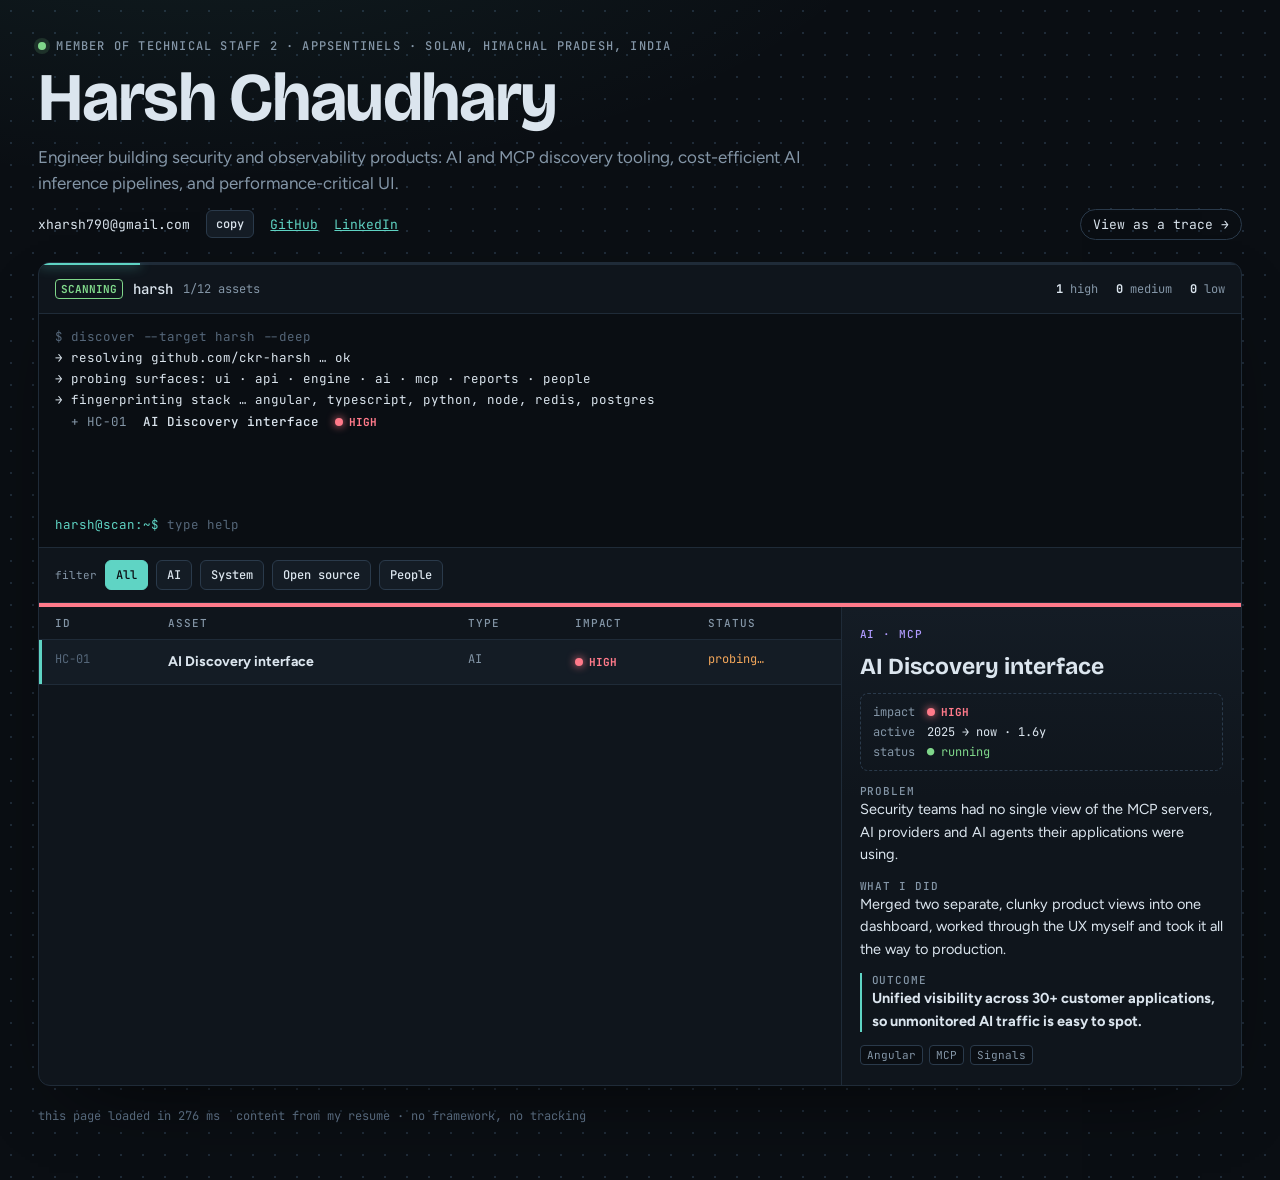
==== scan/index.html @ 7d7a5640 "Add portfolio site with discovery-scan and trace views" ====
<!doctype html>
<html lang="en">
<head>
  <meta charset="utf-8">
  <meta name="viewport" content="width=device-width, initial-scale=1, viewport-fit=cover">
  <title>Harsh Chaudhary · Discovery Scan</title>
  <meta name="description" content="Harsh Chaudhary — engineer building security, observability and AI products. Portfolio as a discovery scan.">
  <meta name="theme-color" content="#0a0e13">
  <link rel="preconnect" href="https://fonts.googleapis.com">
  <link rel="preconnect" href="https://fonts.gstatic.com" crossorigin>
  <link rel="stylesheet" href="https://fonts.googleapis.com/css2?family=JetBrains+Mono:wght@400;500;700&family=Bricolage+Grotesque:opsz,wght@12..96,700&family=Figtree:wght@400;500;600&display=swap">
  <link rel="stylesheet" href="../shared/base.css">
  <link rel="stylesheet" href="scan.css">
</head>
<body>
  <div class="wrap">
    <header class="intro" id="intro"></header>

    <section class="stage" aria-label="Discovered work">
      <div class="progress"><span id="progress"></span></div>
      <div class="bar">
        <div class="title"><span class="method" id="state">SCANNING</span>harsh <span class="meta" id="meta"></span></div>
        <div class="stats" id="stats"></div>
      </div>
      <div class="console" id="console">
        <div class="log" id="log" aria-live="polite"></div>
        <form class="prompt" id="prompt" autocomplete="off" hidden>
          <label for="cmd">harsh@scan:~$</label>
          <input id="cmd" spellcheck="false" placeholder="type help">
        </form>
      </div>
      <div class="filters" id="filters"></div>
      <div class="sevbar" id="sevbar"></div>
      <div class="body">
        <div class="table">
          <table>
            <thead><tr><th>ID</th><th>Asset</th><th>Type</th><th>Impact</th><th>Status</th></tr></thead>
            <tbody id="rows"></tbody>
          </table>
        </div>
        <aside class="panel" id="panel" aria-live="polite"></aside>
      </div>
    </section>

    <footer class="foot"><span id="perf"></span><span>content from my resume · no framework, no tracking</span></footer>
  </div>

  <script src="../shared/data.js"></script>
  <script src="../shared/common.js"></script>
  <script src="scan.js"></script>
</body>
</html>
---- shared/base.css ----
/* Dark-first observability console: ink ground, dot grid, layer colours as signal. */
:root {
  --bg: #0a0e13; --panel: #0f151c; --soft: #141c25; --line: #1f2b38; --line-2: #2a3a4b;
  --fg: #dbe5ee; --muted: #8496a7; --faint: #55677a;
  --accent: #5fd4c4; --warn: #f2a65a; --crit: #ff7a8a; --ok: #7fd68a;
  --l-ui: #6fb0ff; --l-api: #5fd4c4; --l-engine: #f2c14e; --l-ai: #ff86c0; --l-mcp: #b19bff; --l-report: #a6d96a; --l-people: #a0afbd;
  --display: "Bricolage Grotesque", "Segoe UI", system-ui, sans-serif;
  --body: "Figtree", "Segoe UI", system-ui, sans-serif;
  --mono: "JetBrains Mono", ui-monospace, "Cascadia Code", Menlo, monospace;
  --name-w: 290px;
  color-scheme: dark;
}
* { box-sizing: border-box; }
body {
  margin: 0; color: var(--fg); font: 15px/1.55 var(--body);
  background:
    radial-gradient(1200px 500px at 15% -10%, rgba(95, 212, 196, .08), transparent 60%),
    radial-gradient(var(--line) 1px, transparent 1px) 0 0 / 22px 22px,
    var(--bg);
  padding: 40px max(16px, env(safe-area-inset-right)) 56px max(16px, env(safe-area-inset-left));
  min-height: 100vh;
}
a { color: var(--accent); }
::selection { background: rgba(95, 212, 196, .3); }
:focus-visible { outline: 2px solid var(--accent); outline-offset: 2px; }
.wrap { max-width: min(1400px, 94vw); margin: 0 auto; display: grid; gap: 22px; }

/* header */
.intro { display: grid; gap: 12px; }
.eyebrow { font: 500 12px/1 var(--mono); letter-spacing: .1em; text-transform: uppercase; color: var(--muted); display: flex; gap: 10px; align-items: center; }
.eyebrow::before { content: ""; width: 8px; height: 8px; border-radius: 50%; background: var(--ok); box-shadow: 0 0 0 4px rgba(127, 214, 138, .15); animation: blink 2.4s ease-in-out infinite; }
.intro h1 { font: 700 clamp(38px, 6.5vw, 68px)/1 var(--display); margin: 0; letter-spacing: -.02em; min-height: 1em; }
.intro h1 .scr { color: var(--accent); }
.intro p { margin: 0; color: var(--muted); max-width: 72ch; font-size: 17px; }
.contact { display: flex; flex-wrap: wrap; gap: 8px 16px; align-items: center; font: 13px var(--mono); }
.contact button { font: 500 12px var(--mono); background: var(--soft); color: var(--fg); border: 1px solid var(--line-2); border-radius: 6px; padding: 5px 9px; cursor: pointer; }
.contact button:hover { border-color: var(--accent); }
.switch-link { margin-left: auto; color: var(--fg); text-decoration: none; border: 1px solid var(--line-2); border-radius: 999px; padding: 6px 12px; }
.switch-link:hover { border-color: var(--accent); color: var(--accent); }

/* stage */
.stage { background: var(--panel); border: 1px solid var(--line); border-radius: 12px; overflow: hidden; box-shadow: 0 30px 80px -40px rgba(0, 0, 0, .8); }
.bar { display: flex; flex-wrap: wrap; gap: 10px 20px; justify-content: space-between; align-items: center; padding: 14px 16px; border-bottom: 1px solid var(--line); }
.title { font: 500 14px var(--mono); display: flex; gap: 10px; align-items: center; flex-wrap: wrap; }
.method { font: 700 11px var(--mono); color: var(--ok); border: 1px solid currentColor; border-radius: 4px; padding: 2px 5px; }
.meta { font: 12px var(--mono); color: var(--muted); }
.stats { display: flex; gap: 4px 18px; font: 12px var(--mono); color: var(--muted); flex-wrap: wrap; }
.stats b { color: var(--fg); font-variant-numeric: tabular-nums; }
.filters { display: flex; gap: 8px; flex-wrap: wrap; align-items: center; padding: 12px 16px; border-bottom: 1px solid var(--line); }
.chip { font: 500 12px var(--mono); background: var(--soft); color: var(--fg); border: 1px solid var(--line-2); border-radius: 6px; padding: 6px 10px; cursor: pointer; }
.chip:hover { border-color: var(--accent); }
.chip[aria-pressed="true"] { background: var(--accent); color: var(--bg); border-color: var(--accent); }
.label { font: 11px var(--mono); color: var(--muted); }
.body { display: grid; grid-template-columns: minmax(0, 1fr) 400px; }
@media (max-width: 860px) { .body { grid-template-columns: minmax(0, 1fr); } }

/* impact */
.sev { font: 700 11px var(--mono); display: inline-flex; gap: 6px; align-items: center; }
.sev::before { content: ""; width: 8px; height: 8px; border-radius: 50%; background: currentColor; box-shadow: 0 0 8px currentColor; }
.sev.high { color: var(--crit); } .sev.med { color: var(--warn); } .sev.low { color: var(--accent); }

/* detail panel */
.panel { border-left: 1px solid var(--line); padding: 20px 18px; display: grid; gap: 13px; align-content: start; min-width: 0; background: linear-gradient(180deg, var(--soft), var(--panel) 40%); }
@media (max-width: 860px) { .panel { border-left: 0; border-top: 1px solid var(--line); } }
.panel.in > * { animation: rise .35s ease both; }
.panel.in > *:nth-child(2) { animation-delay: .03s; } .panel.in > *:nth-child(3) { animation-delay: .06s; }
.panel.in > *:nth-child(4) { animation-delay: .09s; } .panel.in > *:nth-child(5) { animation-delay: .12s; }
.panel.in > *:nth-child(6) { animation-delay: .15s; } .panel.in > *:nth-child(n+7) { animation-delay: .18s; }
.panel h2 { font: 700 23px/1.15 var(--display); margin: 0; text-wrap: balance; }
.panel p { margin: 0; font-size: 14.5px; }
.lbl { font: 500 11px var(--mono); letter-spacing: .08em; text-transform: uppercase; color: var(--muted); }
.kv { display: grid; grid-template-columns: auto 1fr; gap: 4px 12px; font: 12px var(--mono); margin: 0; padding: 10px 12px; border: 1px dashed var(--line-2); border-radius: 8px; }
.kv dt { color: var(--muted); } .kv dd { margin: 0; min-width: 0; overflow-wrap: anywhere; }
.outcome { border-left: 2px solid var(--accent); padding-left: 10px; }
.tags { display: flex; flex-wrap: wrap; gap: 6px; }
.tag { font: 11px var(--mono); background: var(--bg); border: 1px solid var(--line-2); border-radius: 4px; padding: 2px 6px; color: var(--muted); }
.links { display: flex; gap: 12px; font: 13px var(--mono); flex-wrap: wrap; }

.foot { font: 12px var(--mono); color: var(--faint); display: flex; gap: 16px; flex-wrap: wrap; }

@keyframes rise { from { opacity: 0; transform: translateY(6px); } to { opacity: 1; transform: none; } }
@keyframes blink { 50% { opacity: .35; } }
@media (prefers-reduced-motion: reduce) { * { transition: none !important; animation: none !important; } }
---- scan/scan.css ----
.progress { height: 2px; background: var(--line); }
.progress span { display: block; height: 100%; width: 0; background: var(--accent); box-shadow: 0 0 12px var(--accent); transition: width .2s linear; }
.method.done { color: var(--accent); }

.console { background: var(--bg); border-bottom: 1px solid var(--line); font: 12.5px/1.7 var(--mono); }
.log { padding: 12px 16px 4px; height: 196px; overflow-y: auto; overflow-x: hidden; scrollbar-width: thin; }
.log div { white-space: pre-wrap; overflow-wrap: anywhere; }
.log .dim { color: var(--faint); } .log .hl { color: var(--accent); } .log .ok { color: var(--ok); }
.log .add { color: var(--muted); } .log .add b { color: var(--fg); font-weight: 500; }
.log .err { color: var(--crit); } .log .cmd { color: var(--fg); } .log .cmd::before { content: "harsh@scan:~$ "; color: var(--accent); }
.prompt { display: flex; gap: 8px; align-items: center; padding: 4px 16px 12px; }
.prompt label { color: var(--accent); white-space: nowrap; }
.prompt input { flex: 1; min-width: 0; background: none; border: 0; color: var(--fg); font: inherit; caret-color: var(--accent); padding: 0; }
.prompt input:focus { outline: none; }
.prompt input::placeholder { color: var(--faint); }

.sevbar { display: flex; height: 4px; }
.sevbar span { transition: flex-grow .4s ease; }

.table { overflow-x: auto; min-width: 0; }
table { width: 100%; min-width: 520px; border-collapse: collapse; font-size: 14px; }
th { text-align: left; font: 500 11px var(--mono); letter-spacing: .08em; text-transform: uppercase; color: var(--muted); padding: 9px 16px; border-bottom: 1px solid var(--line); }
td { padding: 11px 16px; border-bottom: 1px solid var(--line); vertical-align: top; }
tr[data-id] { cursor: pointer; }
tr[data-id]:hover td, tr.sel td { background: var(--soft); }
tr.sel td:first-child { box-shadow: inset 3px 0 0 var(--accent); }
tr.new td { animation: found .9s ease; }
.id { font: 12px var(--mono); color: var(--faint); white-space: nowrap; }
.type { font: 12px var(--mono); color: var(--muted); }
.status { font: 12px var(--mono); color: var(--ok); white-space: nowrap; }
.status.probe { color: var(--warn); }
.empty td { color: var(--faint); font: 12px var(--mono); text-align: center; padding: 28px 16px; }
@keyframes found { from { background: rgba(95, 212, 196, .18); } to { background: transparent; } }
@media (max-width: 600px) {
  table { min-width: 0; }
  th:nth-child(3), td:nth-child(3), th:nth-child(5), td:nth-child(5) { display: none; }
  .log { height: 170px; }
}
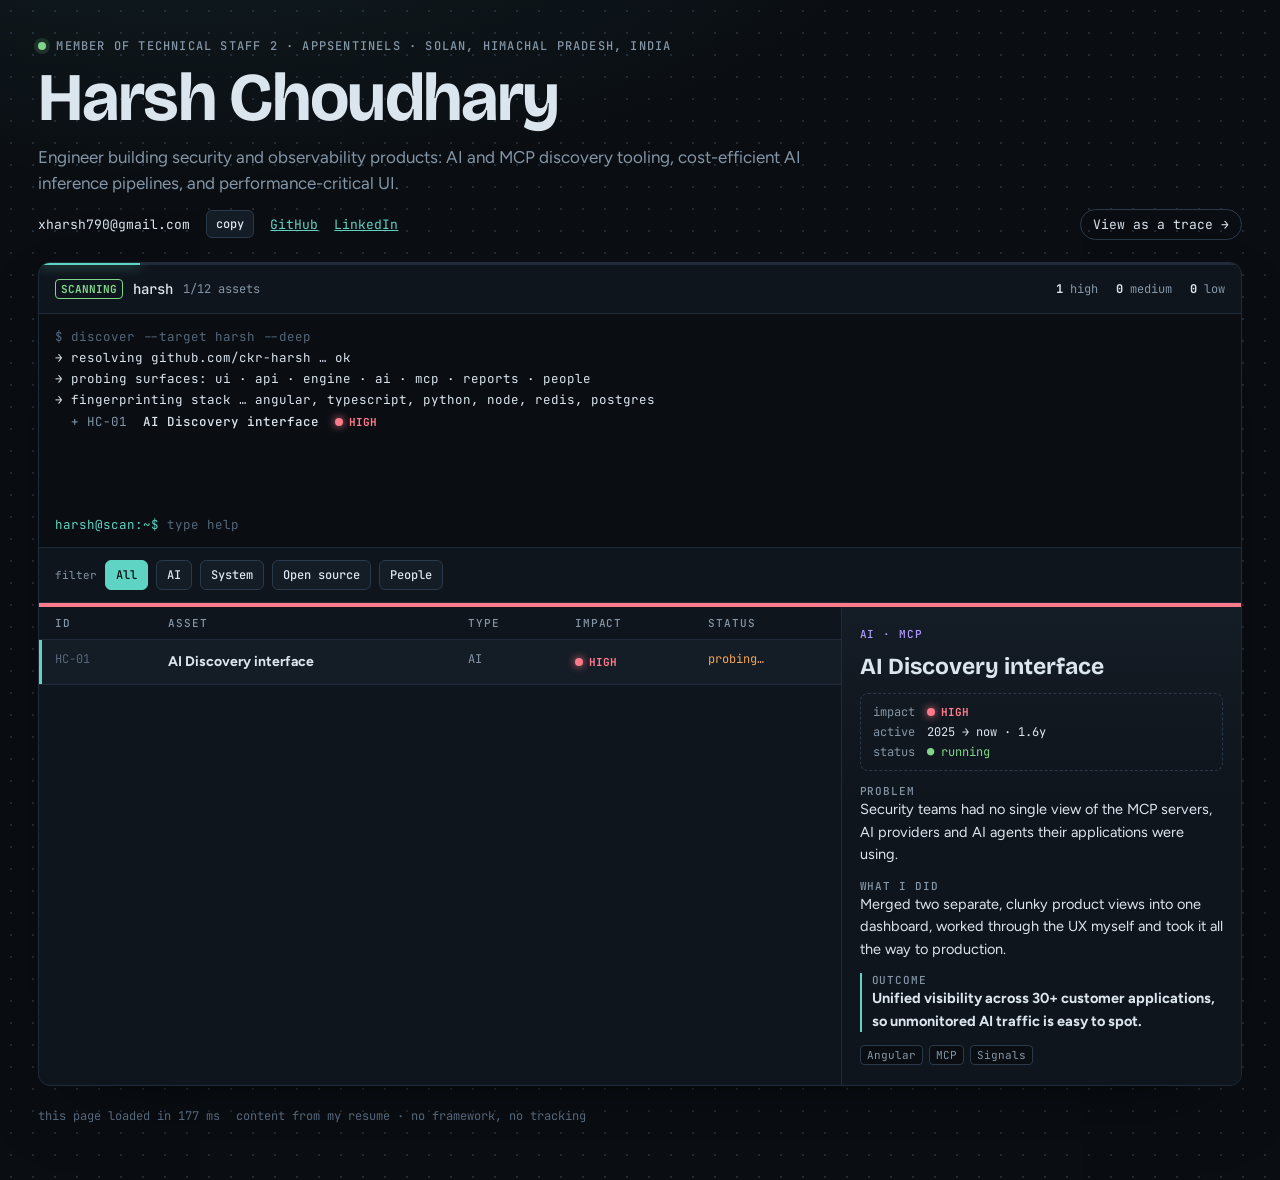
==== commit 175aade0: "Rename to Harsh Choudhary and open the scan view by default" ====
--- a/scan/index.html
+++ b/scan/index.html
@@ -3,8 +3,8 @@
 <head>
   <meta charset="utf-8">
   <meta name="viewport" content="width=device-width, initial-scale=1, viewport-fit=cover">
-  <title>Harsh Chaudhary · Discovery Scan</title>
-  <meta name="description" content="Harsh Chaudhary — engineer building security, observability and AI products. Portfolio as a discovery scan.">
+  <title>Harsh Choudhary · Discovery Scan</title>
+  <meta name="description" content="Harsh Choudhary — engineer building security, observability and AI products. Portfolio as a discovery scan.">
   <meta name="theme-color" content="#0a0e13">
   <link rel="preconnect" href="https://fonts.googleapis.com">
   <link rel="preconnect" href="https://fonts.gstatic.com" crossorigin>
